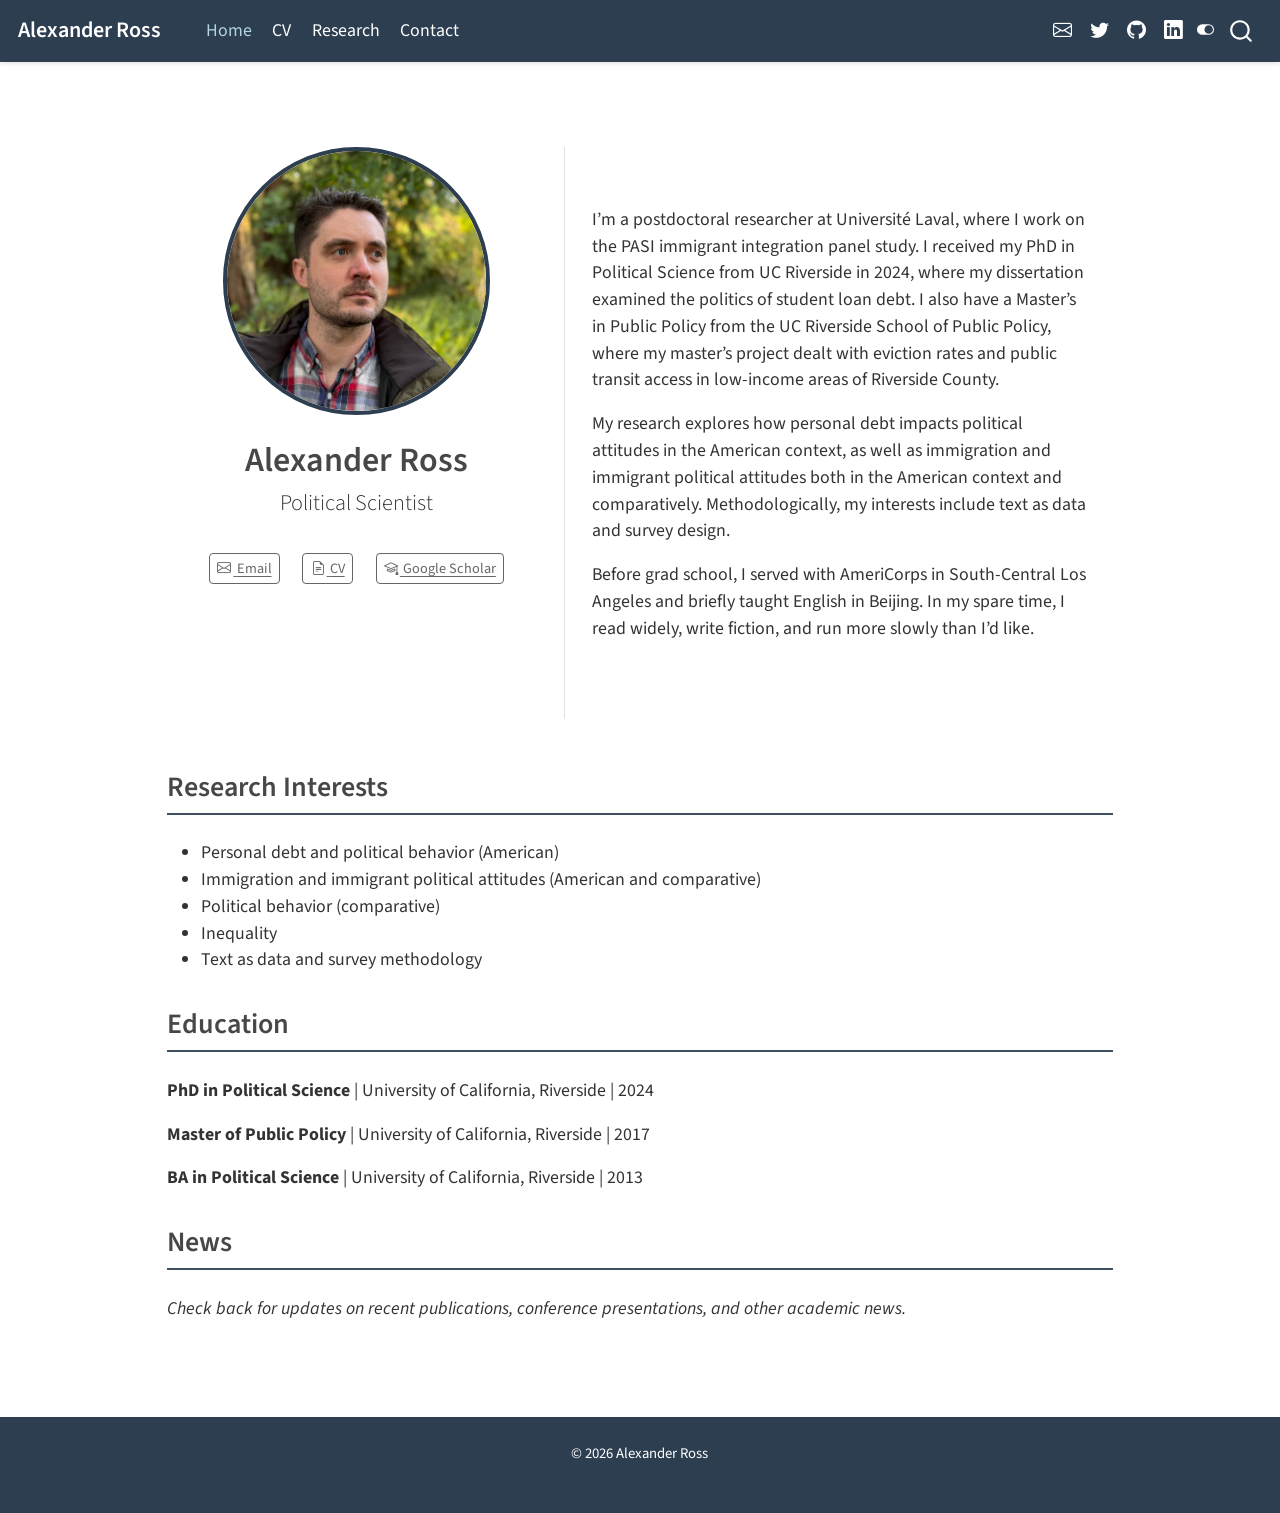
==== docs/index.html @ 785d20b3 "Fix Solar theme - set as dark theme" ====
<!DOCTYPE html>
<html xmlns="http://www.w3.org/1999/xhtml" lang="en" xml:lang="en"><head>

<meta charset="utf-8">
<meta name="generator" content="quarto-1.3.450">

<meta name="viewport" content="width=device-width, initial-scale=1.0, user-scalable=yes">


<title>Alexander Ross</title>
<style>
code{white-space: pre-wrap;}
span.smallcaps{font-variant: small-caps;}
div.columns{display: flex; gap: min(4vw, 1.5em);}
div.column{flex: auto; overflow-x: auto;}
div.hanging-indent{margin-left: 1.5em; text-indent: -1.5em;}
ul.task-list{list-style: none;}
ul.task-list li input[type="checkbox"] {
  width: 0.8em;
  margin: 0 0.8em 0.2em -1em; /* quarto-specific, see https://github.com/quarto-dev/quarto-cli/issues/4556 */ 
  vertical-align: middle;
}
</style>


<script src="site_libs/quarto-nav/quarto-nav.js"></script>
<script src="site_libs/quarto-nav/headroom.min.js"></script>
<script src="site_libs/clipboard/clipboard.min.js"></script>
<script src="site_libs/quarto-search/autocomplete.umd.js"></script>
<script src="site_libs/quarto-search/fuse.min.js"></script>
<script src="site_libs/quarto-search/quarto-search.js"></script>
<meta name="quarto:offset" content="./">
<script src="site_libs/quarto-html/quarto.js"></script>
<script src="site_libs/quarto-html/popper.min.js"></script>
<script src="site_libs/quarto-html/tippy.umd.min.js"></script>
<link href="site_libs/quarto-html/tippy.css" rel="stylesheet">
<link href="site_libs/quarto-html/quarto-syntax-highlighting.css" rel="stylesheet" class="quarto-color-scheme" id="quarto-text-highlighting-styles">
<link href="site_libs/quarto-html/quarto-syntax-highlighting-dark.css" rel="prefetch" class="quarto-color-scheme quarto-color-alternate" id="quarto-text-highlighting-styles">
<script src="site_libs/bootstrap/bootstrap.min.js"></script>
<link href="site_libs/bootstrap/bootstrap-icons.css" rel="stylesheet">
<link href="site_libs/bootstrap/bootstrap.min.css" rel="stylesheet" class="quarto-color-scheme" id="quarto-bootstrap" data-mode="light">
<link href="site_libs/bootstrap/bootstrap-dark.min.css" rel="prefetch" class="quarto-color-scheme quarto-color-alternate" id="quarto-bootstrap" data-mode="light">
<script id="quarto-search-options" type="application/json">{
  "location": "navbar",
  "copy-button": false,
  "collapse-after": 3,
  "panel-placement": "end",
  "type": "overlay",
  "limit": 20,
  "language": {
    "search-no-results-text": "No results",
    "search-matching-documents-text": "matching documents",
    "search-copy-link-title": "Copy link to search",
    "search-hide-matches-text": "Hide additional matches",
    "search-more-match-text": "more match in this document",
    "search-more-matches-text": "more matches in this document",
    "search-clear-button-title": "Clear",
    "search-detached-cancel-button-title": "Cancel",
    "search-submit-button-title": "Submit",
    "search-label": "Search"
  }
}</script>


<link rel="stylesheet" href="custom.css">
</head>

<body class="nav-fixed">

<div id="quarto-search-results"></div>
  <header id="quarto-header" class="headroom fixed-top">
    <nav class="navbar navbar-expand-lg navbar-dark ">
      <div class="navbar-container container-fluid">
      <div class="navbar-brand-container">
    <a class="navbar-brand" href="./index.html">
    <span class="navbar-title">Alexander Ross</span>
    </a>
  </div>
            <div id="quarto-search" class="" title="Search"></div>
          <button class="navbar-toggler" type="button" data-bs-toggle="collapse" data-bs-target="#navbarCollapse" aria-controls="navbarCollapse" aria-expanded="false" aria-label="Toggle navigation" onclick="if (window.quartoToggleHeadroom) { window.quartoToggleHeadroom(); }">
  <span class="navbar-toggler-icon"></span>
</button>
          <div class="collapse navbar-collapse" id="navbarCollapse">
            <ul class="navbar-nav navbar-nav-scroll me-auto">
  <li class="nav-item">
    <a class="nav-link active" href="./index.html" rel="" target="" aria-current="page">
 <span class="menu-text">Home</span></a>
  </li>  
  <li class="nav-item">
    <a class="nav-link" href="./cv.html" rel="" target="">
 <span class="menu-text">CV</span></a>
  </li>  
  <li class="nav-item">
    <a class="nav-link" href="./projects.html" rel="" target="">
 <span class="menu-text">Research</span></a>
  </li>  
  <li class="nav-item">
    <a class="nav-link" href="./contact.html" rel="" target="">
 <span class="menu-text">Contact</span></a>
  </li>  
</ul>
            <ul class="navbar-nav navbar-nav-scroll ms-auto">
  <li class="nav-item compact">
    <a class="nav-link" href="mailto:alexander-frederick.ross.1@ulaval.ca" rel="" target=""><i class="bi bi-envelope" role="img">
</i> 
 <span class="menu-text"></span></a>
  </li>  
  <li class="nav-item compact">
    <a class="nav-link" href="https://twitter.com/aross005" rel="" target=""><i class="bi bi-twitter" role="img">
</i> 
 <span class="menu-text"></span></a>
  </li>  
  <li class="nav-item compact">
    <a class="nav-link" href="https://github.com/aross005" rel="" target=""><i class="bi bi-github" role="img">
</i> 
 <span class="menu-text"></span></a>
  </li>  
  <li class="nav-item compact">
    <a class="nav-link" href="https://www.linkedin.com/in/alexander-ross-bb9360158/" rel="" target=""><i class="bi bi-linkedin" role="img">
</i> 
 <span class="menu-text"></span></a>
  </li>  
</ul>
            <div class="quarto-navbar-tools">
  <a href="" class="quarto-color-scheme-toggle quarto-navigation-tool  px-1" onclick="window.quartoToggleColorScheme(); return false;" title="Toggle dark mode"><i class="bi"></i></a>
</div>
          </div> <!-- /navcollapse -->
      </div> <!-- /container-fluid -->
    </nav>
</header>
<!-- content -->
<div id="quarto-content" class="quarto-container page-columns page-rows-contents page-layout-full page-navbar">
<!-- sidebar -->
<!-- margin-sidebar -->
    
<!-- main -->
<main class="content column-page" id="quarto-document-content">



<div class="quarto-about-trestles column-page">
  <div class="about-entity">
    <img src="images/headshot.jpeg" class="about-image
  round " style="height: 15em; width: 15em;">
<header id="title-block-header" class="quarto-title-block default">
<div class="quarto-title">
<h1 class="title">Alexander Ross</h1>
<p class="subtitle lead">Political Scientist</p>
</div>
<div class="quarto-title-meta">
  </div>
</header>
    <div class="about-links">
  <a href="mailto:alexander-frederick.ross.1@ulaval.ca" class="about-link" rel="" target="">
    <i class="bi bi-envelope"></i>
     <span class="about-link-text">Email</span>
  </a>
  <a href="/cv.html" class="about-link" rel="" target="">
    <i class="bi bi-file-earmark-text"></i>
     <span class="about-link-text">CV</span>
  </a>
  <a href="https://scholar.google.com/citations?user=n7m5UVcAAAAJ&amp;hl=en" class="about-link" rel="" target="">
    <i class="bi bi-mortarboard"></i>
     <span class="about-link-text">Google Scholar</span>
  </a>
</div>
  </div>
  <div class="about-contents"><div id="hero-heading">
<p>I’m a postdoctoral researcher at Université Laval, where I work on the PASI immigrant integration panel study. I received my PhD in Political Science from UC Riverside in 2024, where my dissertation examined the politics of student loan debt. I also have a Master’s in Public Policy from the UC Riverside School of Public Policy, where my master’s project dealt with eviction rates and public transit access in low-income areas of Riverside County.</p>
<p>My research explores how personal debt impacts political attitudes in the American context, as well as immigration and immigrant political attitudes both in the American context and comparatively. Methodologically, my interests include text as data and survey design.</p>
<p>Before grad school, I served with AmeriCorps in South-Central Los Angeles and briefly taught English in Beijing. In my spare time, I read widely, write fiction, and run more slowly than I’d like.</p>
</div></div>
</div>

<section id="research-interests" class="level2">
<h2 data-anchor-id="research-interests">Research Interests</h2>
<ul>
<li>Personal debt and political behavior (American)</li>
<li>Immigration and immigrant political attitudes (American and comparative)</li>
<li>Political behavior (comparative)</li>
<li>Inequality</li>
<li>Text as data and survey methodology</li>
</ul>
</section>
<section id="education" class="level2">
<h2 data-anchor-id="education">Education</h2>
<p><strong>PhD in Political Science</strong> | University of California, Riverside | 2024</p>
<p><strong>Master of Public Policy</strong> | University of California, Riverside | 2017</p>
<p><strong>BA in Political Science</strong> | University of California, Riverside | 2013</p>
</section>
<section id="news" class="level2">
<h2 data-anchor-id="news">News</h2>
<p><em>Check back for updates on recent publications, conference presentations, and other academic news.</em></p>



</section>

</main> <!-- /main -->
<script id="quarto-html-after-body" type="application/javascript">
window.document.addEventListener("DOMContentLoaded", function (event) {
  const toggleBodyColorMode = (bsSheetEl) => {
    const mode = bsSheetEl.getAttribute("data-mode");
    const bodyEl = window.document.querySelector("body");
    if (mode === "dark") {
      bodyEl.classList.add("quarto-dark");
      bodyEl.classList.remove("quarto-light");
    } else {
      bodyEl.classList.add("quarto-light");
      bodyEl.classList.remove("quarto-dark");
    }
  }
  const toggleBodyColorPrimary = () => {
    const bsSheetEl = window.document.querySelector("link#quarto-bootstrap");
    if (bsSheetEl) {
      toggleBodyColorMode(bsSheetEl);
    }
  }
  toggleBodyColorPrimary();  
  const disableStylesheet = (stylesheets) => {
    for (let i=0; i < stylesheets.length; i++) {
      const stylesheet = stylesheets[i];
      stylesheet.rel = 'prefetch';
    }
  }
  const enableStylesheet = (stylesheets) => {
    for (let i=0; i < stylesheets.length; i++) {
      const stylesheet = stylesheets[i];
      stylesheet.rel = 'stylesheet';
    }
  }
  const manageTransitions = (selector, allowTransitions) => {
    const els = window.document.querySelectorAll(selector);
    for (let i=0; i < els.length; i++) {
      const el = els[i];
      if (allowTransitions) {
        el.classList.remove('notransition');
      } else {
        el.classList.add('notransition');
      }
    }
  }
  const toggleColorMode = (alternate) => {
    // Switch the stylesheets
    const alternateStylesheets = window.document.querySelectorAll('link.quarto-color-scheme.quarto-color-alternate');
    manageTransitions('#quarto-margin-sidebar .nav-link', false);
    if (alternate) {
      enableStylesheet(alternateStylesheets);
      for (const sheetNode of alternateStylesheets) {
        if (sheetNode.id === "quarto-bootstrap") {
          toggleBodyColorMode(sheetNode);
        }
      }
    } else {
      disableStylesheet(alternateStylesheets);
      toggleBodyColorPrimary();
    }
    manageTransitions('#quarto-margin-sidebar .nav-link', true);
    // Switch the toggles
    const toggles = window.document.querySelectorAll('.quarto-color-scheme-toggle');
    for (let i=0; i < toggles.length; i++) {
      const toggle = toggles[i];
      if (toggle) {
        if (alternate) {
          toggle.classList.add("alternate");     
        } else {
          toggle.classList.remove("alternate");
        }
      }
    }
    // Hack to workaround the fact that safari doesn't
    // properly recolor the scrollbar when toggling (#1455)
    if (navigator.userAgent.indexOf('Safari') > 0 && navigator.userAgent.indexOf('Chrome') == -1) {
      manageTransitions("body", false);
      window.scrollTo(0, 1);
      setTimeout(() => {
        window.scrollTo(0, 0);
        manageTransitions("body", true);
      }, 40);  
    }
  }
  const isFileUrl = () => { 
    return window.location.protocol === 'file:';
  }
  const hasAlternateSentinel = () => {  
    let styleSentinel = getColorSchemeSentinel();
    if (styleSentinel !== null) {
      return styleSentinel === "alternate";
    } else {
      return false;
    }
  }
  const setStyleSentinel = (alternate) => {
    const value = alternate ? "alternate" : "default";
    if (!isFileUrl()) {
      window.localStorage.setItem("quarto-color-scheme", value);
    } else {
      localAlternateSentinel = value;
    }
  }
  const getColorSchemeSentinel = () => {
    if (!isFileUrl()) {
      const storageValue = window.localStorage.getItem("quarto-color-scheme");
      return storageValue != null ? storageValue : localAlternateSentinel;
    } else {
      return localAlternateSentinel;
    }
  }
  let localAlternateSentinel = 'alternate';
  // Dark / light mode switch
  window.quartoToggleColorScheme = () => {
    // Read the current dark / light value 
    let toAlternate = !hasAlternateSentinel();
    toggleColorMode(toAlternate);
    setStyleSentinel(toAlternate);
  };
  // Ensure there is a toggle, if there isn't float one in the top right
  if (window.document.querySelector('.quarto-color-scheme-toggle') === null) {
    const a = window.document.createElement('a');
    a.classList.add('top-right');
    a.classList.add('quarto-color-scheme-toggle');
    a.href = "";
    a.onclick = function() { try { window.quartoToggleColorScheme(); } catch {} return false; };
    const i = window.document.createElement("i");
    i.classList.add('bi');
    a.appendChild(i);
    window.document.body.appendChild(a);
  }
  // Switch to dark mode if need be
  if (hasAlternateSentinel()) {
    toggleColorMode(true);
  } else {
    toggleColorMode(false);
  }
  const isCodeAnnotation = (el) => {
    for (const clz of el.classList) {
      if (clz.startsWith('code-annotation-')) {                     
        return true;
      }
    }
    return false;
  }
  const clipboard = new window.ClipboardJS('.code-copy-button', {
    text: function(trigger) {
      const codeEl = trigger.previousElementSibling.cloneNode(true);
      for (const childEl of codeEl.children) {
        if (isCodeAnnotation(childEl)) {
          childEl.remove();
        }
      }
      return codeEl.innerText;
    }
  });
  clipboard.on('success', function(e) {
    // button target
    const button = e.trigger;
    // don't keep focus
    button.blur();
    // flash "checked"
    button.classList.add('code-copy-button-checked');
    var currentTitle = button.getAttribute("title");
    button.setAttribute("title", "Copied!");
    let tooltip;
    if (window.bootstrap) {
      button.setAttribute("data-bs-toggle", "tooltip");
      button.setAttribute("data-bs-placement", "left");
      button.setAttribute("data-bs-title", "Copied!");
      tooltip = new bootstrap.Tooltip(button, 
        { trigger: "manual", 
          customClass: "code-copy-button-tooltip",
          offset: [0, -8]});
      tooltip.show();    
    }
    setTimeout(function() {
      if (tooltip) {
        tooltip.hide();
        button.removeAttribute("data-bs-title");
        button.removeAttribute("data-bs-toggle");
        button.removeAttribute("data-bs-placement");
      }
      button.setAttribute("title", currentTitle);
      button.classList.remove('code-copy-button-checked');
    }, 1000);
    // clear code selection
    e.clearSelection();
  });
  function tippyHover(el, contentFn) {
    const config = {
      allowHTML: true,
      content: contentFn,
      maxWidth: 500,
      delay: 100,
      arrow: false,
      appendTo: function(el) {
          return el.parentElement;
      },
      interactive: true,
      interactiveBorder: 10,
      theme: 'quarto',
      placement: 'bottom-start'
    };
    window.tippy(el, config); 
  }
  const noterefs = window.document.querySelectorAll('a[role="doc-noteref"]');
  for (var i=0; i<noterefs.length; i++) {
    const ref = noterefs[i];
    tippyHover(ref, function() {
      // use id or data attribute instead here
      let href = ref.getAttribute('data-footnote-href') || ref.getAttribute('href');
      try { href = new URL(href).hash; } catch {}
      const id = href.replace(/^#\/?/, "");
      const note = window.document.getElementById(id);
      return note.innerHTML;
    });
  }
      let selectedAnnoteEl;
      const selectorForAnnotation = ( cell, annotation) => {
        let cellAttr = 'data-code-cell="' + cell + '"';
        let lineAttr = 'data-code-annotation="' +  annotation + '"';
        const selector = 'span[' + cellAttr + '][' + lineAttr + ']';
        return selector;
      }
      const selectCodeLines = (annoteEl) => {
        const doc = window.document;
        const targetCell = annoteEl.getAttribute("data-target-cell");
        const targetAnnotation = annoteEl.getAttribute("data-target-annotation");
        const annoteSpan = window.document.querySelector(selectorForAnnotation(targetCell, targetAnnotation));
        const lines = annoteSpan.getAttribute("data-code-lines").split(",");
        const lineIds = lines.map((line) => {
          return targetCell + "-" + line;
        })
        let top = null;
        let height = null;
        let parent = null;
        if (lineIds.length > 0) {
            //compute the position of the single el (top and bottom and make a div)
            const el = window.document.getElementById(lineIds[0]);
            top = el.offsetTop;
            height = el.offsetHeight;
            parent = el.parentElement.parentElement;
          if (lineIds.length > 1) {
            const lastEl = window.document.getElementById(lineIds[lineIds.length - 1]);
            const bottom = lastEl.offsetTop + lastEl.offsetHeight;
            height = bottom - top;
          }
          if (top !== null && height !== null && parent !== null) {
            // cook up a div (if necessary) and position it 
            let div = window.document.getElementById("code-annotation-line-highlight");
            if (div === null) {
              div = window.document.createElement("div");
              div.setAttribute("id", "code-annotation-line-highlight");
              div.style.position = 'absolute';
              parent.appendChild(div);
            }
            div.style.top = top - 2 + "px";
            div.style.height = height + 4 + "px";
            let gutterDiv = window.document.getElementById("code-annotation-line-highlight-gutter");
            if (gutterDiv === null) {
              gutterDiv = window.document.createElement("div");
              gutterDiv.setAttribute("id", "code-annotation-line-highlight-gutter");
              gutterDiv.style.position = 'absolute';
              const codeCell = window.document.getElementById(targetCell);
              const gutter = codeCell.querySelector('.code-annotation-gutter');
              gutter.appendChild(gutterDiv);
            }
            gutterDiv.style.top = top - 2 + "px";
            gutterDiv.style.height = height + 4 + "px";
          }
          selectedAnnoteEl = annoteEl;
        }
      };
      const unselectCodeLines = () => {
        const elementsIds = ["code-annotation-line-highlight", "code-annotation-line-highlight-gutter"];
        elementsIds.forEach((elId) => {
          const div = window.document.getElementById(elId);
          if (div) {
            div.remove();
          }
        });
        selectedAnnoteEl = undefined;
      };
      // Attach click handler to the DT
      const annoteDls = window.document.querySelectorAll('dt[data-target-cell]');
      for (const annoteDlNode of annoteDls) {
        annoteDlNode.addEventListener('click', (event) => {
          const clickedEl = event.target;
          if (clickedEl !== selectedAnnoteEl) {
            unselectCodeLines();
            const activeEl = window.document.querySelector('dt[data-target-cell].code-annotation-active');
            if (activeEl) {
              activeEl.classList.remove('code-annotation-active');
            }
            selectCodeLines(clickedEl);
            clickedEl.classList.add('code-annotation-active');
          } else {
            // Unselect the line
            unselectCodeLines();
            clickedEl.classList.remove('code-annotation-active');
          }
        });
      }
  const findCites = (el) => {
    const parentEl = el.parentElement;
    if (parentEl) {
      const cites = parentEl.dataset.cites;
      if (cites) {
        return {
          el,
          cites: cites.split(' ')
        };
      } else {
        return findCites(el.parentElement)
      }
    } else {
      return undefined;
    }
  };
  var bibliorefs = window.document.querySelectorAll('a[role="doc-biblioref"]');
  for (var i=0; i<bibliorefs.length; i++) {
    const ref = bibliorefs[i];
    const citeInfo = findCites(ref);
    if (citeInfo) {
      tippyHover(citeInfo.el, function() {
        var popup = window.document.createElement('div');
        citeInfo.cites.forEach(function(cite) {
          var citeDiv = window.document.createElement('div');
          citeDiv.classList.add('hanging-indent');
          citeDiv.classList.add('csl-entry');
          var biblioDiv = window.document.getElementById('ref-' + cite);
          if (biblioDiv) {
            citeDiv.innerHTML = biblioDiv.innerHTML;
          }
          popup.appendChild(citeDiv);
        });
        return popup.innerHTML;
      });
    }
  }
});
</script>
</div> <!-- /content -->
<footer class="footer">
  <div class="nav-footer">
    <div class="nav-footer-left">
      &nbsp;
    </div>   
    <div class="nav-footer-center">© 2026 Alexander Ross</div>
    <div class="nav-footer-right">
      &nbsp;
    </div>
  </div>
</footer>



</body></html>
---- docs/site_libs/quarto-html/tippy.css ----
.tippy-box[data-animation=fade][data-state=hidden]{opacity:0}[data-tippy-root]{max-width:calc(100vw - 10px)}.tippy-box{position:relative;background-color:#333;color:#fff;border-radius:4px;font-size:14px;line-height:1.4;white-space:normal;outline:0;transition-property:transform,visibility,opacity}.tippy-box[data-placement^=top]>.tippy-arrow{bottom:0}.tippy-box[data-placement^=top]>.tippy-arrow:before{bottom:-7px;left:0;border-width:8px 8px 0;border-top-color:initial;transform-origin:center top}.tippy-box[data-placement^=bottom]>.tippy-arrow{top:0}.tippy-box[data-placement^=bottom]>.tippy-arrow:before{top:-7px;left:0;border-width:0 8px 8px;border-bottom-color:initial;transform-origin:center bottom}.tippy-box[data-placement^=left]>.tippy-arrow{right:0}.tippy-box[data-placement^=left]>.tippy-arrow:before{border-width:8px 0 8px 8px;border-left-color:initial;right:-7px;transform-origin:center left}.tippy-box[data-placement^=right]>.tippy-arrow{left:0}.tippy-box[data-placement^=right]>.tippy-arrow:before{left:-7px;border-width:8px 8px 8px 0;border-right-color:initial;transform-origin:center right}.tippy-box[data-inertia][data-state=visible]{transition-timing-function:cubic-bezier(.54,1.5,.38,1.11)}.tippy-arrow{width:16px;height:16px;color:#333}.tippy-arrow:before{content:"";position:absolute;border-color:transparent;border-style:solid}.tippy-content{position:relative;padding:5px 9px;z-index:1}
---- docs/site_libs/quarto-html/quarto-syntax-highlighting-dark.css ----
/* quarto syntax highlight colors */
:root {
  --quarto-hl-al-color: #f07178;
  --quarto-hl-an-color: #d4d0ab;
  --quarto-hl-at-color: #00e0e0;
  --quarto-hl-bn-color: #d4d0ab;
  --quarto-hl-bu-color: #abe338;
  --quarto-hl-ch-color: #abe338;
  --quarto-hl-co-color: #f8f8f2;
  --quarto-hl-cv-color: #ffd700;
  --quarto-hl-cn-color: #ffd700;
  --quarto-hl-cf-color: #ffa07a;
  --quarto-hl-dt-color: #ffa07a;
  --quarto-hl-dv-color: #d4d0ab;
  --quarto-hl-do-color: #f8f8f2;
  --quarto-hl-er-color: #f07178;
  --quarto-hl-ex-color: #00e0e0;
  --quarto-hl-fl-color: #d4d0ab;
  --quarto-hl-fu-color: #ffa07a;
  --quarto-hl-im-color: #abe338;
  --quarto-hl-in-color: #d4d0ab;
  --quarto-hl-kw-color: #ffa07a;
  --quarto-hl-op-color: #ffa07a;
  --quarto-hl-ot-color: #00e0e0;
  --quarto-hl-pp-color: #dcc6e0;
  --quarto-hl-re-color: #00e0e0;
  --quarto-hl-sc-color: #abe338;
  --quarto-hl-ss-color: #abe338;
  --quarto-hl-st-color: #abe338;
  --quarto-hl-va-color: #00e0e0;
  --quarto-hl-vs-color: #abe338;
  --quarto-hl-wa-color: #dcc6e0;
}

/* other quarto variables */
:root {
  --quarto-font-monospace: SFMono-Regular, Menlo, Monaco, Consolas, "Liberation Mono", "Courier New", monospace;
}

code span.al {
  background-color: #2a0f15;
  font-weight: bold;
  color: #f07178;
}

code span.an {
  color: #d4d0ab;
}

code span.at {
  color: #00e0e0;
}

code span.bn {
  color: #d4d0ab;
}

code span.bu {
  color: #abe338;
}

code span.ch {
  color: #abe338;
}

code span.co {
  font-style: italic;
  color: #f8f8f2;
}

code span.cv {
  color: #ffd700;
}

code span.cn {
  color: #ffd700;
}

code span.cf {
  font-weight: bold;
  color: #ffa07a;
}

code span.dt {
  color: #ffa07a;
}

code span.dv {
  color: #d4d0ab;
}

code span.do {
  color: #f8f8f2;
}

code span.er {
  color: #f07178;
  text-decoration: underline;
}

code span.ex {
  font-weight: bold;
  color: #00e0e0;
}

code span.fl {
  color: #d4d0ab;
}

code span.fu {
  color: #ffa07a;
}

code span.im {
  color: #abe338;
}

code span.in {
  color: #d4d0ab;
}

code span.kw {
  font-weight: bold;
  color: #ffa07a;
}

pre > code.sourceCode > span {
  color: #f8f8f2;
}

code span {
  color: #f8f8f2;
}

code.sourceCode > span {
  color: #f8f8f2;
}

div.sourceCode,
div.sourceCode pre.sourceCode {
  color: #f8f8f2;
}

code span.op {
  color: #ffa07a;
}

code span.ot {
  color: #00e0e0;
}

code span.pp {
  color: #dcc6e0;
}

code span.re {
  background-color: #f8f8f2;
  color: #00e0e0;
}

code span.sc {
  color: #abe338;
}

code span.ss {
  color: #abe338;
}

code span.st {
  color: #abe338;
}

code span.va {
  color: #00e0e0;
}

code span.vs {
  color: #abe338;
}

code span.wa {
  color: #dcc6e0;
}

.prevent-inlining {
  content: "</";
}

/*# sourceMappingURL=935a306eefa94366c21e1a970dddb765.css.map */
---- docs/custom.css ----
/* Additional custom CSS for fine-tuning */

/* Page content width */
.page-columns {
  max-width: 1000px;
  margin: 0 auto;
}

/* Subtle link underlines */
.content a:not(.nav-link):not(.btn) {
  text-decoration: underline;
  text-underline-offset: 3px;
}

.content a:hover {
  text-decoration-thickness: 2px;
}

/* CV page formatting */
.cv-section {
  margin-bottom: 2rem;
}

/* Research project cards */
.project-card {
  border-left: 4px solid #2c3e50;
  padding-left: 1rem;
  margin-bottom: 1.5rem;
}

/* Button styling */
.btn-primary {
  background-color: #2c3e50;
  border-color: #2c3e50;
}

.btn-primary:hover {
  background-color: #1a252f;
  border-color: #1a252f;
}

/* Horizontal rule styling */
hr {
  border-top: 1px solid #ddd;
  margin: 2rem 0;
}

/* About links on homepage */
.about-links .about-link {
  margin: 0.25rem;
  padding: 0.5rem 1rem;
  border-radius: 5px;
  font-size: 0.9rem;
}

/* Image placeholder styling (remove once you add real headshot) */
.about-image img[src*="headshot"] {
  background-color: #e9ecef;
  min-height: 200px;
}
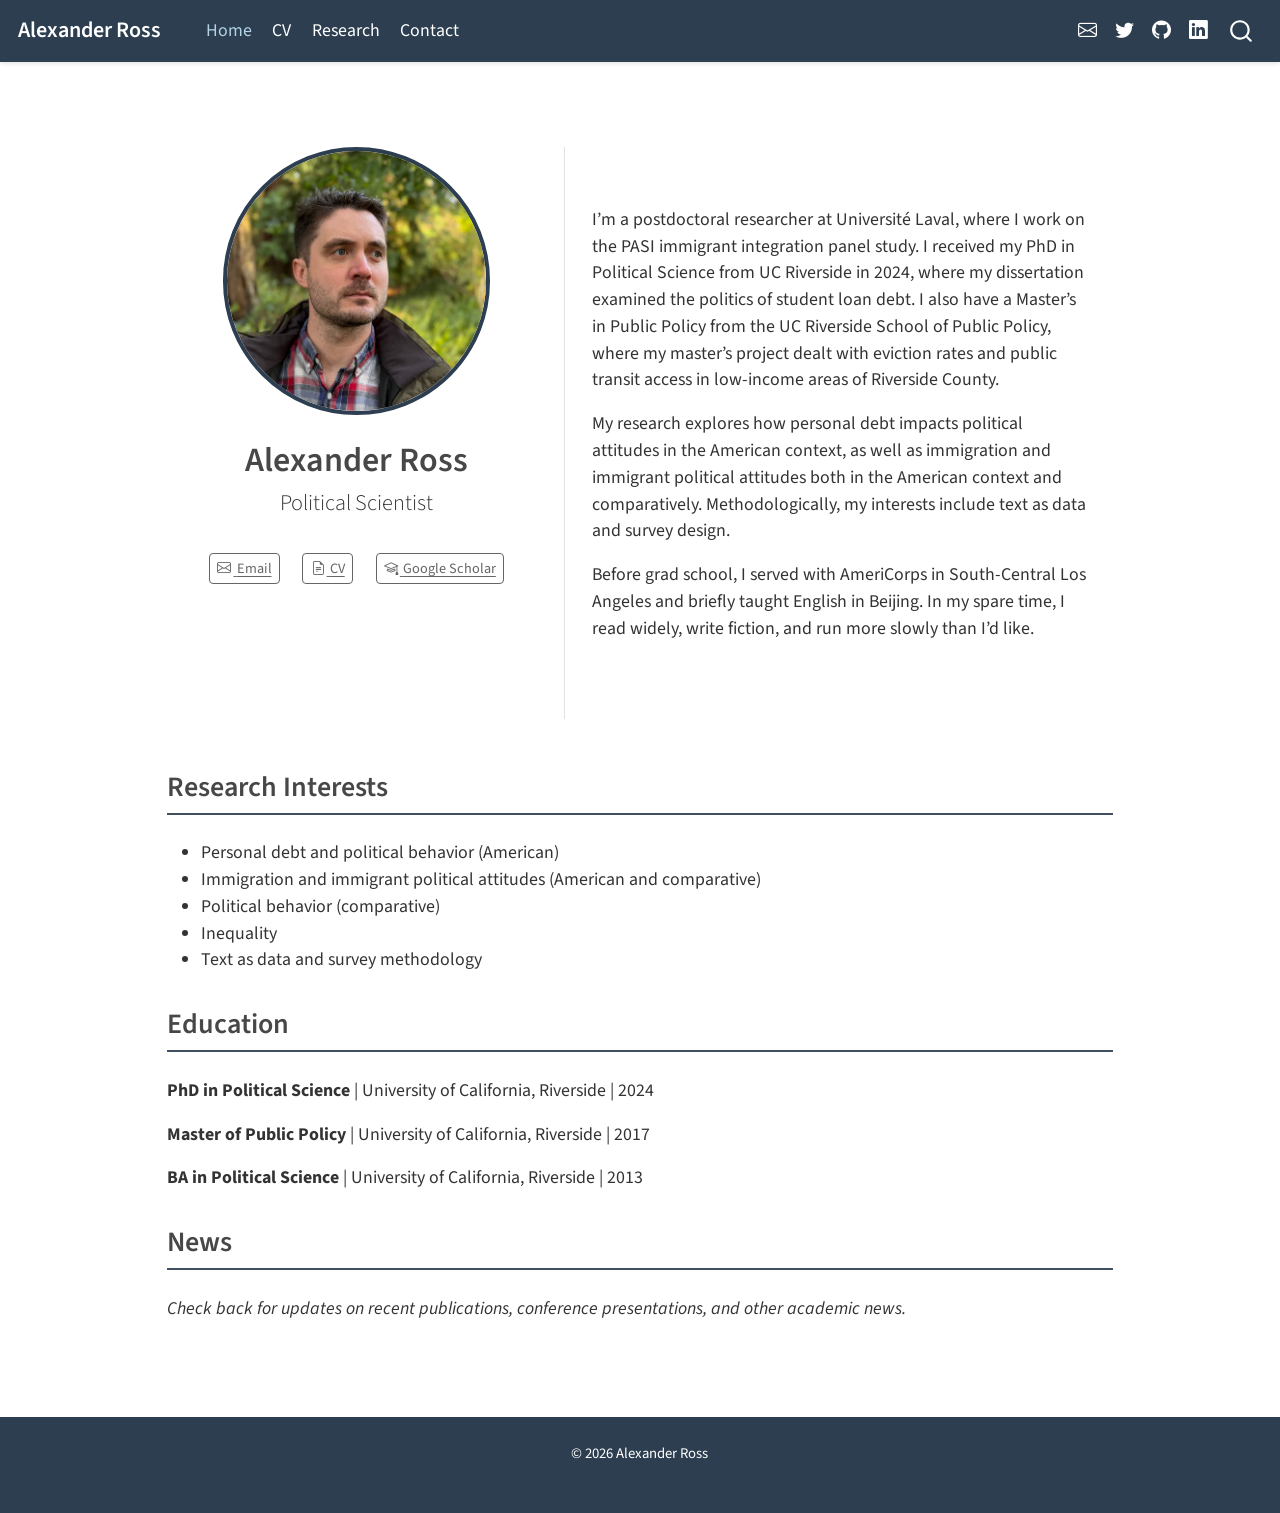
==== commit ffc74e6d: "Set Solar as single theme (not light/dark toggle)" ====
--- a/docs/index.html
+++ b/docs/index.html
@@ -34,12 +34,10 @@
 <script src="site_libs/quarto-html/popper.min.js"></script>
 <script src="site_libs/quarto-html/tippy.umd.min.js"></script>
 <link href="site_libs/quarto-html/tippy.css" rel="stylesheet">
-<link href="site_libs/quarto-html/quarto-syntax-highlighting.css" rel="stylesheet" class="quarto-color-scheme" id="quarto-text-highlighting-styles">
-<link href="site_libs/quarto-html/quarto-syntax-highlighting-dark.css" rel="prefetch" class="quarto-color-scheme quarto-color-alternate" id="quarto-text-highlighting-styles">
+<link href="site_libs/quarto-html/quarto-syntax-highlighting.css" rel="stylesheet" id="quarto-text-highlighting-styles">
 <script src="site_libs/bootstrap/bootstrap.min.js"></script>
 <link href="site_libs/bootstrap/bootstrap-icons.css" rel="stylesheet">
-<link href="site_libs/bootstrap/bootstrap.min.css" rel="stylesheet" class="quarto-color-scheme" id="quarto-bootstrap" data-mode="light">
-<link href="site_libs/bootstrap/bootstrap-dark.min.css" rel="prefetch" class="quarto-color-scheme quarto-color-alternate" id="quarto-bootstrap" data-mode="light">
+<link href="site_libs/bootstrap/bootstrap.min.css" rel="stylesheet" id="quarto-bootstrap" data-mode="light">
 <script id="quarto-search-options" type="application/json">{
   "location": "navbar",
   "copy-button": false,
@@ -122,7 +120,6 @@
   </li>  
 </ul>
             <div class="quarto-navbar-tools">
-  <a href="" class="quarto-color-scheme-toggle quarto-navigation-tool  px-1" onclick="window.quartoToggleColorScheme(); return false;" title="Toggle dark mode"><i class="bi"></i></a>
 </div>
           </div> <!-- /navcollapse -->
       </div> <!-- /container-fluid -->
@@ -217,121 +214,6 @@
     }
   }
   toggleBodyColorPrimary();  
-  const disableStylesheet = (stylesheets) => {
-    for (let i=0; i < stylesheets.length; i++) {
-      const stylesheet = stylesheets[i];
-      stylesheet.rel = 'prefetch';
-    }
-  }
-  const enableStylesheet = (stylesheets) => {
-    for (let i=0; i < stylesheets.length; i++) {
-      const stylesheet = stylesheets[i];
-      stylesheet.rel = 'stylesheet';
-    }
-  }
-  const manageTransitions = (selector, allowTransitions) => {
-    const els = window.document.querySelectorAll(selector);
-    for (let i=0; i < els.length; i++) {
-      const el = els[i];
-      if (allowTransitions) {
-        el.classList.remove('notransition');
-      } else {
-        el.classList.add('notransition');
-      }
-    }
-  }
-  const toggleColorMode = (alternate) => {
-    // Switch the stylesheets
-    const alternateStylesheets = window.document.querySelectorAll('link.quarto-color-scheme.quarto-color-alternate');
-    manageTransitions('#quarto-margin-sidebar .nav-link', false);
-    if (alternate) {
-      enableStylesheet(alternateStylesheets);
-      for (const sheetNode of alternateStylesheets) {
-        if (sheetNode.id === "quarto-bootstrap") {
-          toggleBodyColorMode(sheetNode);
-        }
-      }
-    } else {
-      disableStylesheet(alternateStylesheets);
-      toggleBodyColorPrimary();
-    }
-    manageTransitions('#quarto-margin-sidebar .nav-link', true);
-    // Switch the toggles
-    const toggles = window.document.querySelectorAll('.quarto-color-scheme-toggle');
-    for (let i=0; i < toggles.length; i++) {
-      const toggle = toggles[i];
-      if (toggle) {
-        if (alternate) {
-          toggle.classList.add("alternate");     
-        } else {
-          toggle.classList.remove("alternate");
-        }
-      }
-    }
-    // Hack to workaround the fact that safari doesn't
-    // properly recolor the scrollbar when toggling (#1455)
-    if (navigator.userAgent.indexOf('Safari') > 0 && navigator.userAgent.indexOf('Chrome') == -1) {
-      manageTransitions("body", false);
-      window.scrollTo(0, 1);
-      setTimeout(() => {
-        window.scrollTo(0, 0);
-        manageTransitions("body", true);
-      }, 40);  
-    }
-  }
-  const isFileUrl = () => { 
-    return window.location.protocol === 'file:';
-  }
-  const hasAlternateSentinel = () => {  
-    let styleSentinel = getColorSchemeSentinel();
-    if (styleSentinel !== null) {
-      return styleSentinel === "alternate";
-    } else {
-      return false;
-    }
-  }
-  const setStyleSentinel = (alternate) => {
-    const value = alternate ? "alternate" : "default";
-    if (!isFileUrl()) {
-      window.localStorage.setItem("quarto-color-scheme", value);
-    } else {
-      localAlternateSentinel = value;
-    }
-  }
-  const getColorSchemeSentinel = () => {
-    if (!isFileUrl()) {
-      const storageValue = window.localStorage.getItem("quarto-color-scheme");
-      return storageValue != null ? storageValue : localAlternateSentinel;
-    } else {
-      return localAlternateSentinel;
-    }
-  }
-  let localAlternateSentinel = 'alternate';
-  // Dark / light mode switch
-  window.quartoToggleColorScheme = () => {
-    // Read the current dark / light value 
-    let toAlternate = !hasAlternateSentinel();
-    toggleColorMode(toAlternate);
-    setStyleSentinel(toAlternate);
-  };
-  // Ensure there is a toggle, if there isn't float one in the top right
-  if (window.document.querySelector('.quarto-color-scheme-toggle') === null) {
-    const a = window.document.createElement('a');
-    a.classList.add('top-right');
-    a.classList.add('quarto-color-scheme-toggle');
-    a.href = "";
-    a.onclick = function() { try { window.quartoToggleColorScheme(); } catch {} return false; };
-    const i = window.document.createElement("i");
-    i.classList.add('bi');
-    a.appendChild(i);
-    window.document.body.appendChild(a);
-  }
-  // Switch to dark mode if need be
-  if (hasAlternateSentinel()) {
-    toggleColorMode(true);
-  } else {
-    toggleColorMode(false);
-  }
   const isCodeAnnotation = (el) => {
     for (const clz of el.classList) {
       if (clz.startsWith('code-annotation-')) {                     
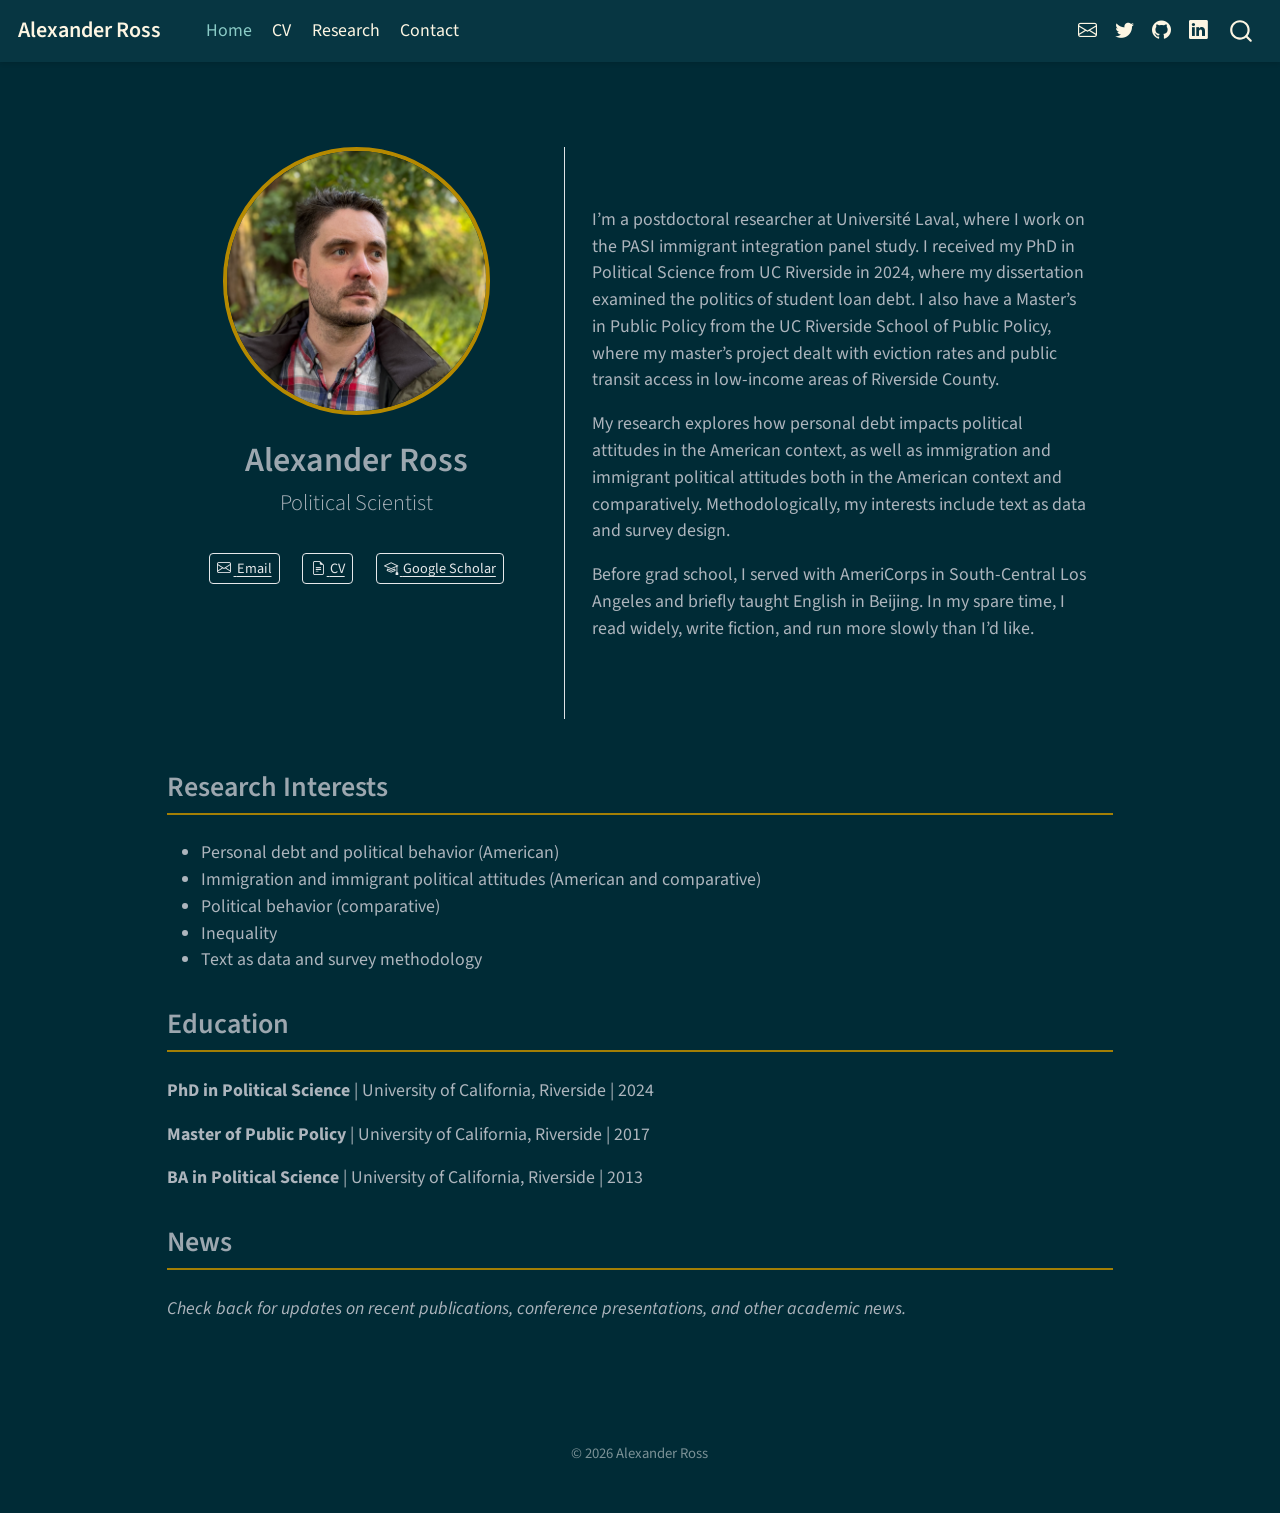
==== commit 5d5a72bd: "Remove color overrides from custom.scss to allow Solar theme" ====
--- a/docs/index.html
+++ b/docs/index.html
@@ -34,10 +34,10 @@
 <script src="site_libs/quarto-html/popper.min.js"></script>
 <script src="site_libs/quarto-html/tippy.umd.min.js"></script>
 <link href="site_libs/quarto-html/tippy.css" rel="stylesheet">
-<link href="site_libs/quarto-html/quarto-syntax-highlighting.css" rel="stylesheet" id="quarto-text-highlighting-styles">
+<link href="site_libs/quarto-html/quarto-syntax-highlighting-dark.css" rel="stylesheet" id="quarto-text-highlighting-styles">
 <script src="site_libs/bootstrap/bootstrap.min.js"></script>
 <link href="site_libs/bootstrap/bootstrap-icons.css" rel="stylesheet">
-<link href="site_libs/bootstrap/bootstrap.min.css" rel="stylesheet" id="quarto-bootstrap" data-mode="light">
+<link href="site_libs/bootstrap/bootstrap.min.css" rel="stylesheet" id="quarto-bootstrap" data-mode="dark">
 <script id="quarto-search-options" type="application/json">{
   "location": "navbar",
   "copy-button": false,
--- a/docs/site_libs/quarto-html/quarto-syntax-highlighting-dark.css
+++ b/docs/site_libs/quarto-html/quarto-syntax-highlighting-dark.css
@@ -0,0 +1,189 @@
+/* quarto syntax highlight colors */
+:root {
+  --quarto-hl-al-color: #f07178;
+  --quarto-hl-an-color: #d4d0ab;
+  --quarto-hl-at-color: #00e0e0;
+  --quarto-hl-bn-color: #d4d0ab;
+  --quarto-hl-bu-color: #abe338;
+  --quarto-hl-ch-color: #abe338;
+  --quarto-hl-co-color: #f8f8f2;
+  --quarto-hl-cv-color: #ffd700;
+  --quarto-hl-cn-color: #ffd700;
+  --quarto-hl-cf-color: #ffa07a;
+  --quarto-hl-dt-color: #ffa07a;
+  --quarto-hl-dv-color: #d4d0ab;
+  --quarto-hl-do-color: #f8f8f2;
+  --quarto-hl-er-color: #f07178;
+  --quarto-hl-ex-color: #00e0e0;
+  --quarto-hl-fl-color: #d4d0ab;
+  --quarto-hl-fu-color: #ffa07a;
+  --quarto-hl-im-color: #abe338;
+  --quarto-hl-in-color: #d4d0ab;
+  --quarto-hl-kw-color: #ffa07a;
+  --quarto-hl-op-color: #ffa07a;
+  --quarto-hl-ot-color: #00e0e0;
+  --quarto-hl-pp-color: #dcc6e0;
+  --quarto-hl-re-color: #00e0e0;
+  --quarto-hl-sc-color: #abe338;
+  --quarto-hl-ss-color: #abe338;
+  --quarto-hl-st-color: #abe338;
+  --quarto-hl-va-color: #00e0e0;
+  --quarto-hl-vs-color: #abe338;
+  --quarto-hl-wa-color: #dcc6e0;
+}
+
+/* other quarto variables */
+:root {
+  --quarto-font-monospace: SFMono-Regular, Menlo, Monaco, Consolas, "Liberation Mono", "Courier New", monospace;
+}
+
+code span.al {
+  background-color: #2a0f15;
+  font-weight: bold;
+  color: #f07178;
+}
+
+code span.an {
+  color: #d4d0ab;
+}
+
+code span.at {
+  color: #00e0e0;
+}
+
+code span.bn {
+  color: #d4d0ab;
+}
+
+code span.bu {
+  color: #abe338;
+}
+
+code span.ch {
+  color: #abe338;
+}
+
+code span.co {
+  font-style: italic;
+  color: #f8f8f2;
+}
+
+code span.cv {
+  color: #ffd700;
+}
+
+code span.cn {
+  color: #ffd700;
+}
+
+code span.cf {
+  font-weight: bold;
+  color: #ffa07a;
+}
+
+code span.dt {
+  color: #ffa07a;
+}
+
+code span.dv {
+  color: #d4d0ab;
+}
+
+code span.do {
+  color: #f8f8f2;
+}
+
+code span.er {
+  color: #f07178;
+  text-decoration: underline;
+}
+
+code span.ex {
+  font-weight: bold;
+  color: #00e0e0;
+}
+
+code span.fl {
+  color: #d4d0ab;
+}
+
+code span.fu {
+  color: #ffa07a;
+}
+
+code span.im {
+  color: #abe338;
+}
+
+code span.in {
+  color: #d4d0ab;
+}
+
+code span.kw {
+  font-weight: bold;
+  color: #ffa07a;
+}
+
+pre > code.sourceCode > span {
+  color: #f8f8f2;
+}
+
+code span {
+  color: #f8f8f2;
+}
+
+code.sourceCode > span {
+  color: #f8f8f2;
+}
+
+div.sourceCode,
+div.sourceCode pre.sourceCode {
+  color: #f8f8f2;
+}
+
+code span.op {
+  color: #ffa07a;
+}
+
+code span.ot {
+  color: #00e0e0;
+}
+
+code span.pp {
+  color: #dcc6e0;
+}
+
+code span.re {
+  background-color: #f8f8f2;
+  color: #00e0e0;
+}
+
+code span.sc {
+  color: #abe338;
+}
+
+code span.ss {
+  color: #abe338;
+}
+
+code span.st {
+  color: #abe338;
+}
+
+code span.va {
+  color: #00e0e0;
+}
+
+code span.vs {
+  color: #abe338;
+}
+
+code span.wa {
+  color: #dcc6e0;
+}
+
+.prevent-inlining {
+  content: "</";
+}
+
+/*# sourceMappingURL=935a306eefa94366c21e1a970dddb765.css.map */
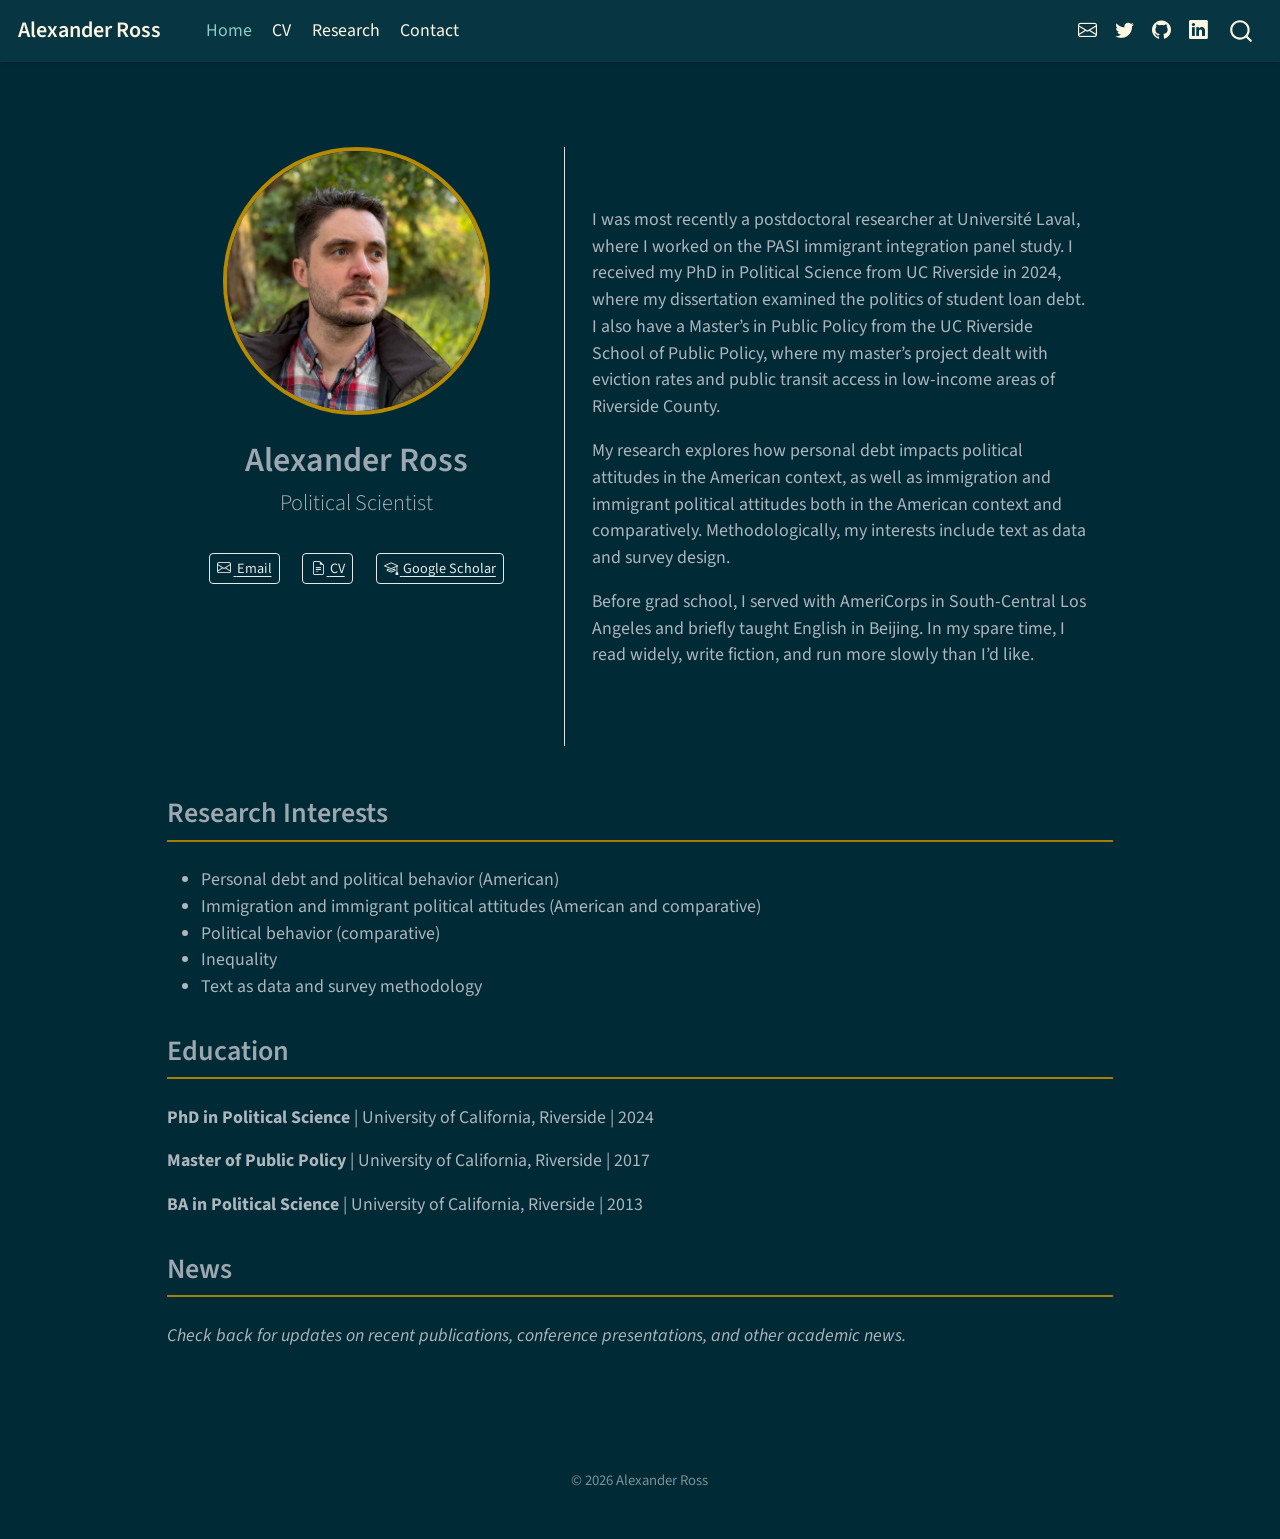
==== commit 84d7744e: "Add Under Review section, update CV and bio for end of Laval postdoc Co-Authored-By: Claude Opus 4.6" ====
--- a/docs/index.html
+++ b/docs/index.html
@@ -163,7 +163,7 @@
 </div>
   </div>
   <div class="about-contents"><div id="hero-heading">
-<p>I’m a postdoctoral researcher at Université Laval, where I work on the PASI immigrant integration panel study. I received my PhD in Political Science from UC Riverside in 2024, where my dissertation examined the politics of student loan debt. I also have a Master’s in Public Policy from the UC Riverside School of Public Policy, where my master’s project dealt with eviction rates and public transit access in low-income areas of Riverside County.</p>
+<p>I was most recently a postdoctoral researcher at Université Laval, where I worked on the PASI immigrant integration panel study. I received my PhD in Political Science from UC Riverside in 2024, where my dissertation examined the politics of student loan debt. I also have a Master’s in Public Policy from the UC Riverside School of Public Policy, where my master’s project dealt with eviction rates and public transit access in low-income areas of Riverside County.</p>
 <p>My research explores how personal debt impacts political attitudes in the American context, as well as immigration and immigrant political attitudes both in the American context and comparatively. Methodologically, my interests include text as data and survey design.</p>
 <p>Before grad school, I served with AmeriCorps in South-Central Los Angeles and briefly taught English in Beijing. In my spare time, I read widely, write fiction, and run more slowly than I’d like.</p>
 </div></div>
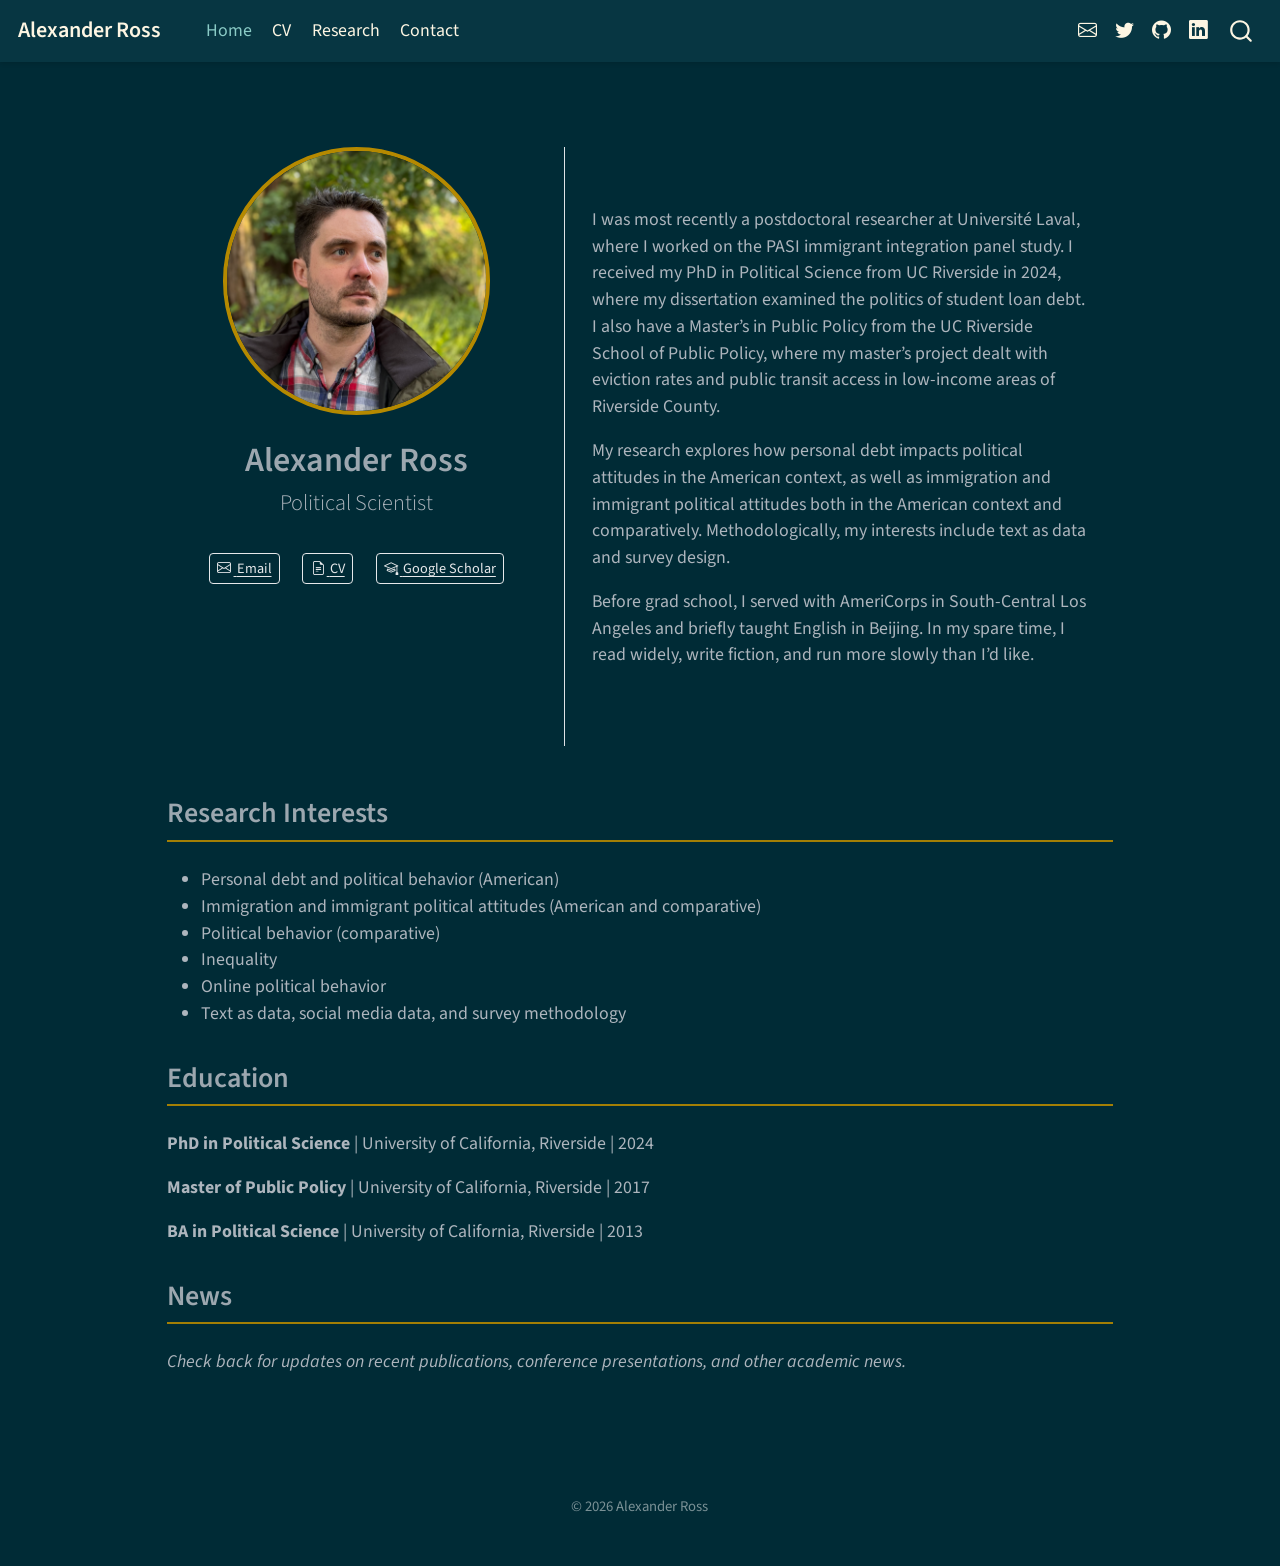
==== commit 160a654a: "Update research interests (online political behavior) and context doc Co-Authored-By: Claude Opus 4." ====
--- a/docs/index.html
+++ b/docs/index.html
@@ -176,7 +176,8 @@
 <li>Immigration and immigrant political attitudes (American and comparative)</li>
 <li>Political behavior (comparative)</li>
 <li>Inequality</li>
-<li>Text as data and survey methodology</li>
+<li>Online political behavior</li>
+<li>Text as data, social media data, and survey methodology</li>
 </ul>
 </section>
 <section id="education" class="level2">
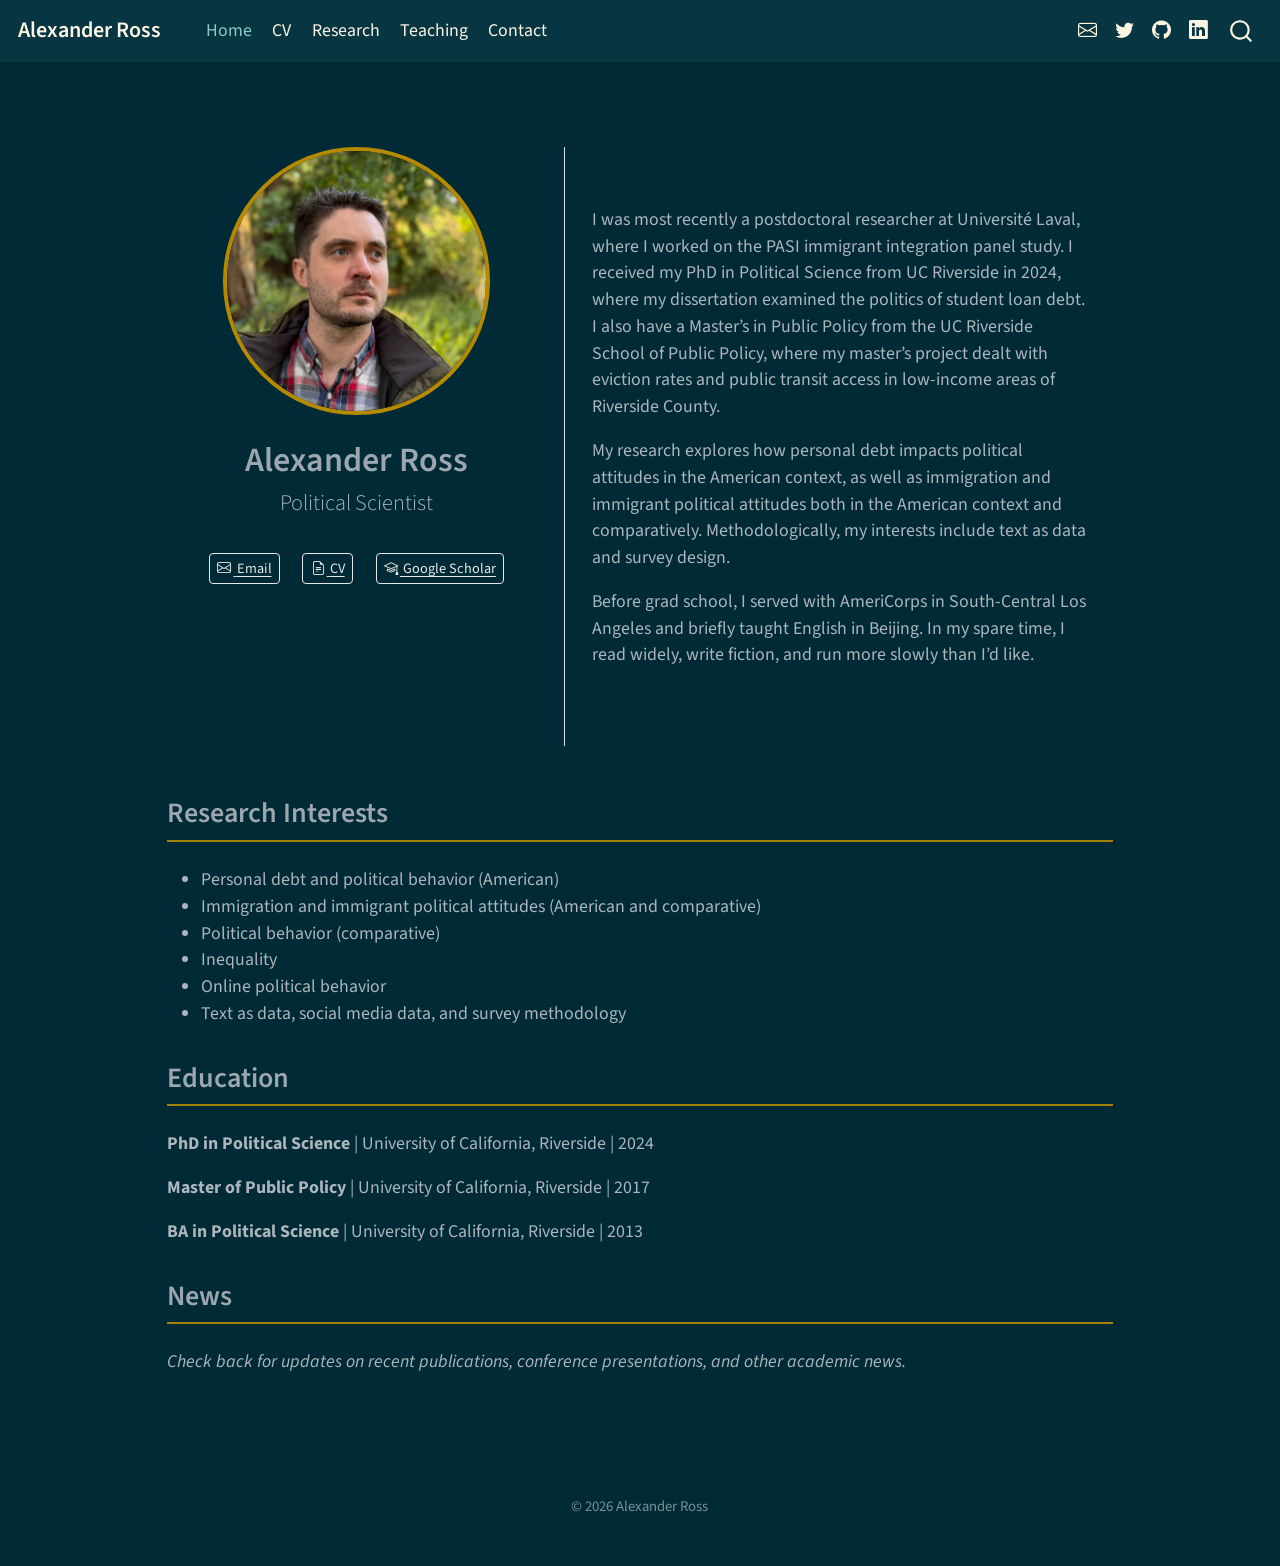
==== commit c258201c: "Add Teaching as separate page/tab in navbar Co-Authored-By: Claude Opus 4.6 (1M context) <noreply@an" ====
--- a/docs/index.html
+++ b/docs/index.html
@@ -91,6 +91,10 @@
   <li class="nav-item">
     <a class="nav-link" href="./projects.html" rel="" target="">
  <span class="menu-text">Research</span></a>
+  </li>  
+  <li class="nav-item">
+    <a class="nav-link" href="./teaching.html" rel="" target="">
+ <span class="menu-text">Teaching</span></a>
   </li>  
   <li class="nav-item">
     <a class="nav-link" href="./contact.html" rel="" target="">
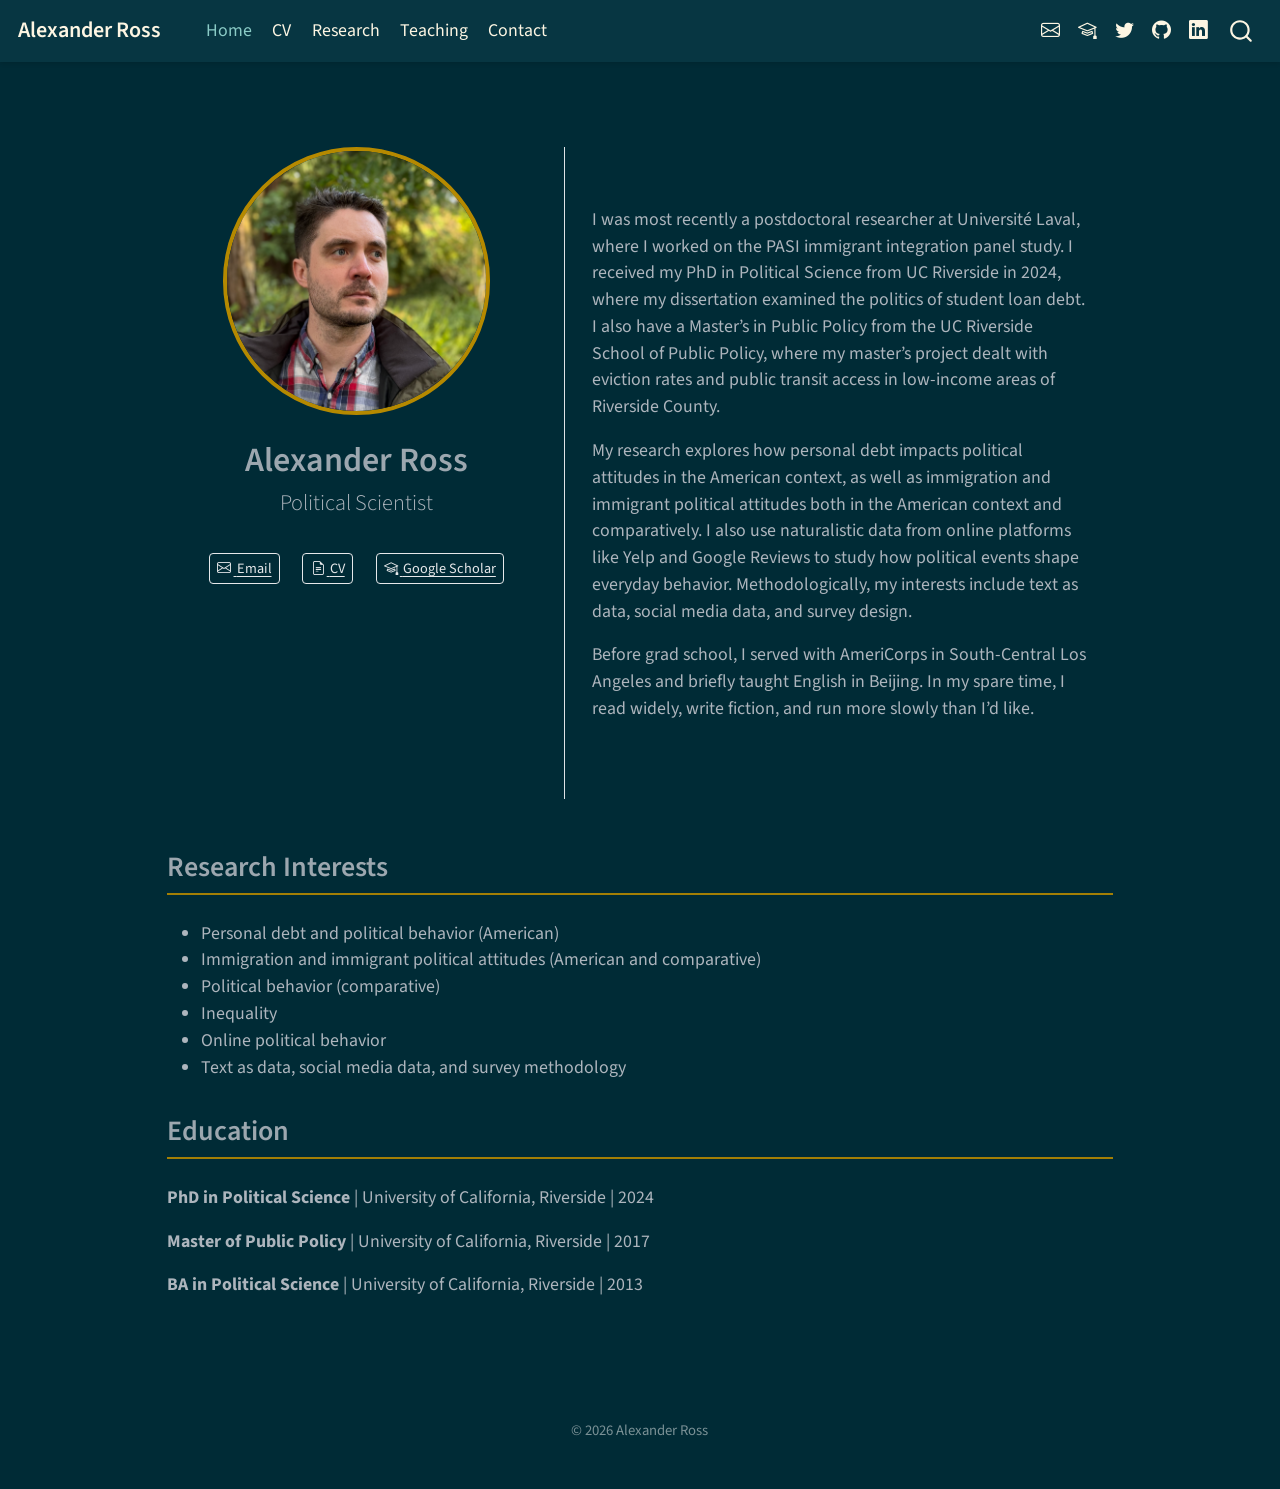
==== commit 13e38a24: "Update bio with naturalistic data research, add Google Scholar to navbar, comment out News Co-Author" ====
--- a/docs/index.html
+++ b/docs/index.html
@@ -108,6 +108,11 @@
  <span class="menu-text"></span></a>
   </li>  
   <li class="nav-item compact">
+    <a class="nav-link" href="https://scholar.google.com/citations?user=n7m5UVcAAAAJ&amp;hl=en" rel="" target=""><i class="bi bi-mortarboard" role="img">
+</i> 
+ <span class="menu-text"></span></a>
+  </li>  
+  <li class="nav-item compact">
     <a class="nav-link" href="https://twitter.com/aross005" rel="" target=""><i class="bi bi-twitter" role="img">
 </i> 
  <span class="menu-text"></span></a>
@@ -168,7 +173,7 @@
   </div>
   <div class="about-contents"><div id="hero-heading">
 <p>I was most recently a postdoctoral researcher at Université Laval, where I worked on the PASI immigrant integration panel study. I received my PhD in Political Science from UC Riverside in 2024, where my dissertation examined the politics of student loan debt. I also have a Master’s in Public Policy from the UC Riverside School of Public Policy, where my master’s project dealt with eviction rates and public transit access in low-income areas of Riverside County.</p>
-<p>My research explores how personal debt impacts political attitudes in the American context, as well as immigration and immigrant political attitudes both in the American context and comparatively. Methodologically, my interests include text as data and survey design.</p>
+<p>My research explores how personal debt impacts political attitudes in the American context, as well as immigration and immigrant political attitudes both in the American context and comparatively. I also use naturalistic data from online platforms like Yelp and Google Reviews to study how political events shape everyday behavior. Methodologically, my interests include text as data, social media data, and survey design.</p>
 <p>Before grad school, I served with AmeriCorps in South-Central Los Angeles and briefly taught English in Beijing. In my spare time, I read widely, write fiction, and run more slowly than I’d like.</p>
 </div></div>
 </div>
@@ -189,10 +194,8 @@
 <p><strong>PhD in Political Science</strong> | University of California, Riverside | 2024</p>
 <p><strong>Master of Public Policy</strong> | University of California, Riverside | 2017</p>
 <p><strong>BA in Political Science</strong> | University of California, Riverside | 2013</p>
-</section>
-<section id="news" class="level2">
-<h2 data-anchor-id="news">News</h2>
-<p><em>Check back for updates on recent publications, conference presentations, and other academic news.</em></p>
+<!-- ## News -->
+<!-- *Check back for updates on recent publications, conference presentations, and other academic news.* -->
 
 
 
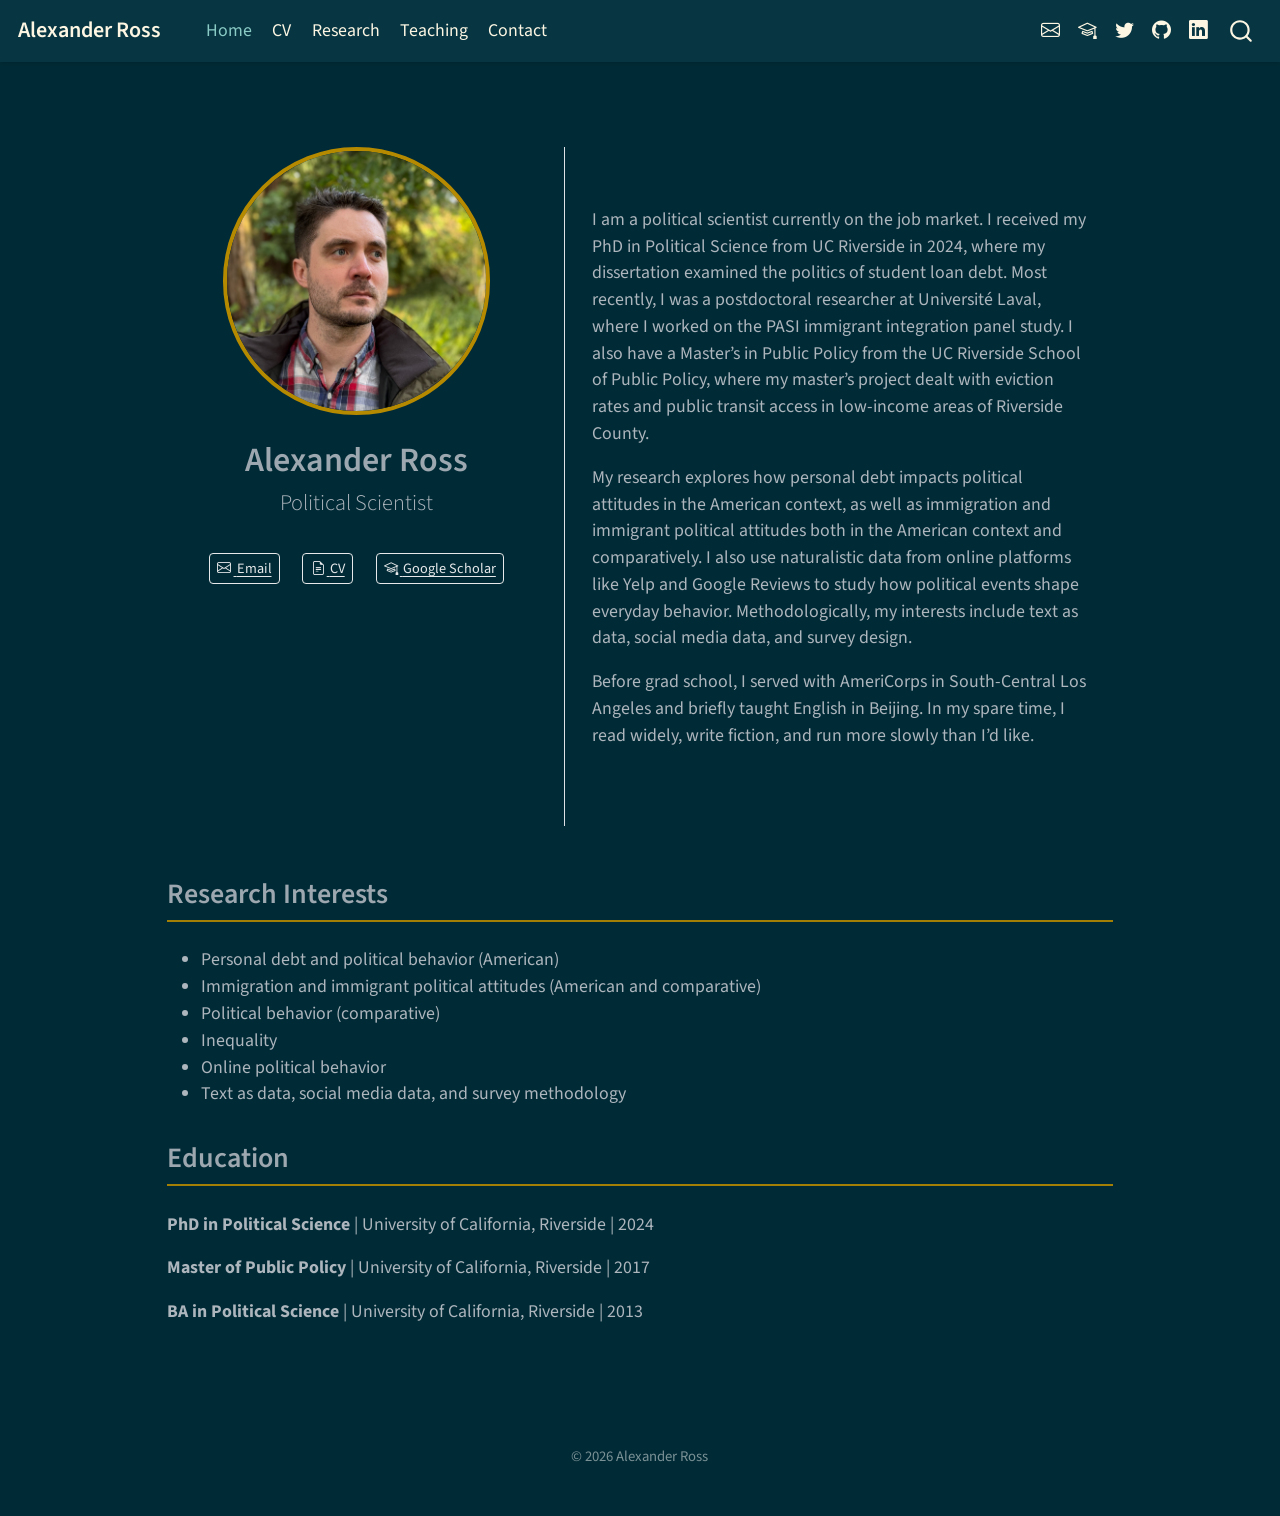
==== commit 4527be84: "Update bio: lead with job market framing Co-Authored-By: Claude Opus 4.6 (1M context) <noreply@anthr" ====
--- a/docs/index.html
+++ b/docs/index.html
@@ -172,7 +172,7 @@
 </div>
   </div>
   <div class="about-contents"><div id="hero-heading">
-<p>I was most recently a postdoctoral researcher at Université Laval, where I worked on the PASI immigrant integration panel study. I received my PhD in Political Science from UC Riverside in 2024, where my dissertation examined the politics of student loan debt. I also have a Master’s in Public Policy from the UC Riverside School of Public Policy, where my master’s project dealt with eviction rates and public transit access in low-income areas of Riverside County.</p>
+<p>I am a political scientist currently on the job market. I received my PhD in Political Science from UC Riverside in 2024, where my dissertation examined the politics of student loan debt. Most recently, I was a postdoctoral researcher at Université Laval, where I worked on the PASI immigrant integration panel study. I also have a Master’s in Public Policy from the UC Riverside School of Public Policy, where my master’s project dealt with eviction rates and public transit access in low-income areas of Riverside County.</p>
 <p>My research explores how personal debt impacts political attitudes in the American context, as well as immigration and immigrant political attitudes both in the American context and comparatively. I also use naturalistic data from online platforms like Yelp and Google Reviews to study how political events shape everyday behavior. Methodologically, my interests include text as data, social media data, and survey design.</p>
 <p>Before grad school, I served with AmeriCorps in South-Central Los Angeles and briefly taught English in Beijing. In my spare time, I read widely, write fiction, and run more slowly than I’d like.</p>
 </div></div>
